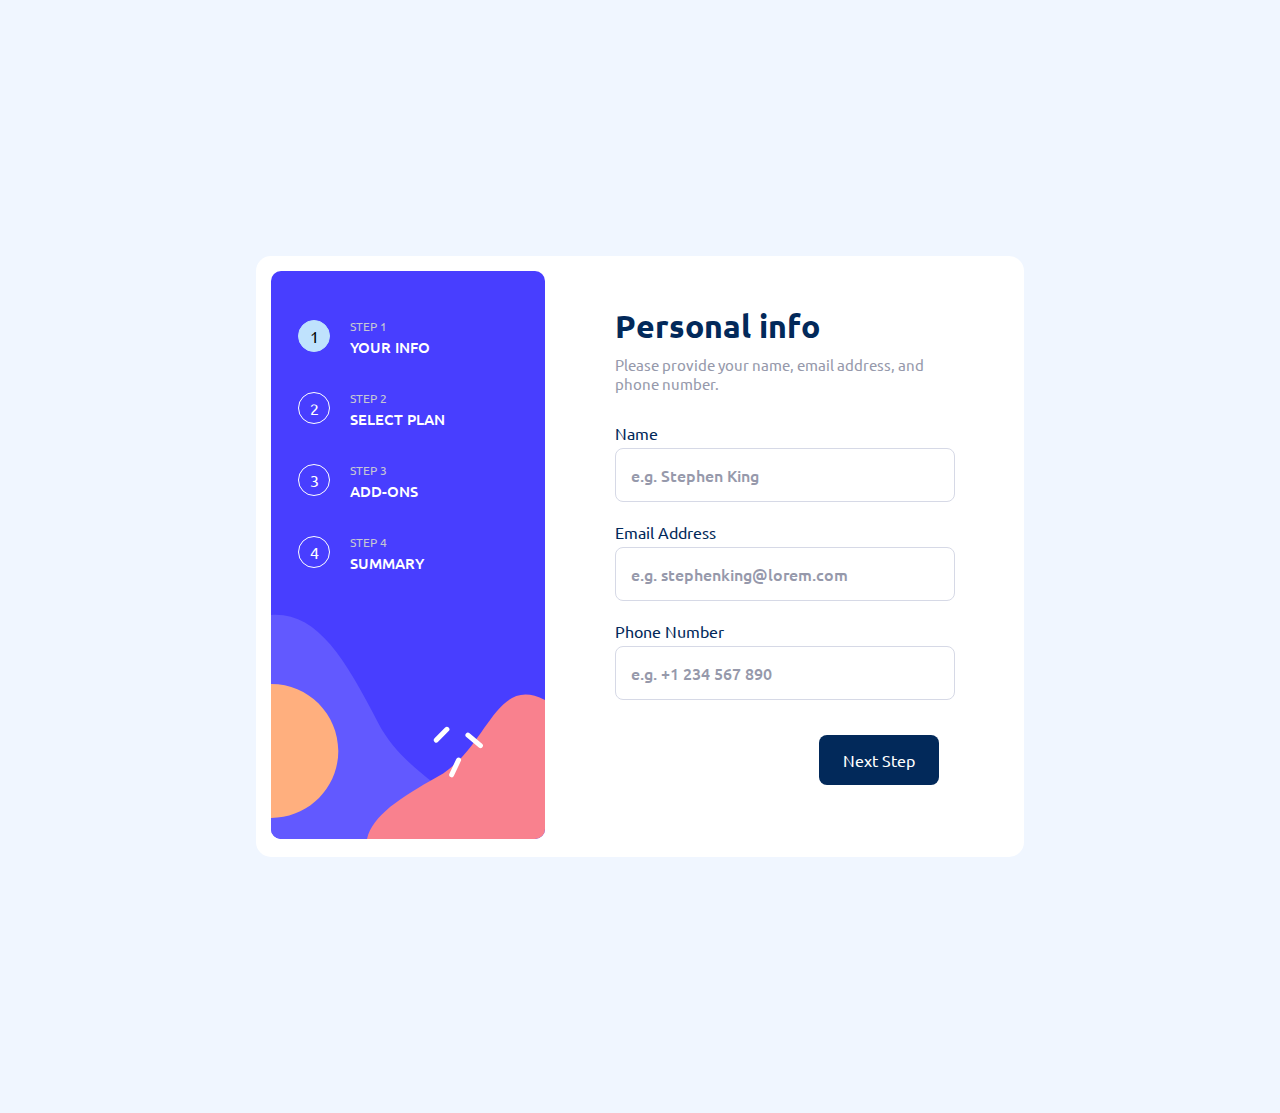
==== index.html @ 0ab78c71 "Desktop site front-end created" ====
<!DOCTYPE html>
<html>
    <header>
        <title>Multi-Step Form</title>
        <link rel="stylesheet" href="styles.css">
        <link rel="preconnect" href="https://fonts.googleapis.com">
        <link rel="preconnect" href="https://fonts.gstatic.com" crossorigin>
        <link href="https://fonts.googleapis.com/css2?family=Ubuntu:wght@400;500;700&display=swap" rel="stylesheet">
    </header>
    <body>
        <div class="main-box"> <!-- has all components -->
            <div class="img-box">  <!-- left div with image -->
                <img src="assets/images/bg-sidebar-desktop.svg">
                <div class="inner-text"> <!-- text inside image -->
                    <div class="flex-container">
                        <span class="number" style="color:black;background-color: hsl(206, 94%, 87%); border-color: hsl(206, 94%, 87%);">1</span>
                        <p><span class="step">STEP 1</span><br>YOUR INFO</p><br>
                    </div>  
                    <div class="flex-container">
                        <span class="number">2</span>
                        <p><span class="step">STEP 2</span><br>SELECT PLAN</p><br>
                    </div>
                    <div class="flex-container">
                        <span class="number">3</span>
                        <p><span class="step">STEP 3</span><br>ADD-ONS</p><br>
                    </div>
                    <div class="flex-container">
                        <span class="number">4</span>
                        <p ><span class="step">STEP 4</span><br>SUMMARY</p><br>
                    </div>
                </div>
            </div>
            <div class="text-box">  <!-- right div with text -->
                <h1>Personal info</h1>  <!-- title of the step -->
                <p style="color: hsl(231, 11%, 63%); font-weight: 400; margin-top: 0px; margin-bottom: 30px;">Please provide your name, email address, and phone number.</p>
                <form action="plans.html" id="personal-details">
                    <div id="name">
                        <label for="name">Name</label>
                        <span >This field is required</span>
                        <input required type="text" name="name" class="details" placeholder="e.g. Stephen King"><br>
                    </div >
                    <div id="email">
                        <label for="email">Email Address</label>
                        <span >This field is required</span>
                        <input  type="email" pattern="[a-z0-9._%+\-]+@[a-z0-9.\-]+\.[a-z]{2,}$" name="email"  class="details" placeholder="e.g. stephenking@lorem.com"><br>
                    </div>
                    <div id="number">
                        <label for="phone-number" >Phone Number</label>
                        <span>This field is required</span>
                        <input required type="tel" name="phone-number"  class="details" placeholder="e.g. +1 234 567 890"><br>
                    </div>
                </form>
                <button id="next-button" title="Next Step" type="submit" form="personal-details" onclick="validate(); initialSetup()">Next Step</button>
            </div>
        </div>
        <script src="styles.js"></script>
    </body>
</html>
---- styles.css ----
body {
    font-family: ubuntu;
    background-color: hsl(217, 100%, 97%);  /*Background color: Magnolia */
    height: 100%;
    margin:0px;
    padding: 20%;
}

h1{
    margin-bottom: 8px;
}

p{
    font-family: ubuntu;
    font-weight: 500;
    font-size: 15px;
    display: inline-block;
}

.main-box{
    display: grid;
    grid-template-columns:max-content auto;
    border-radius: 15px;
    padding: 15px;
    background-color: hsl(0, 0%, 100%); 
    box-shadow: 10px 10px 2px 25apx lightblue;
    max-width: 950px;
}

.img-box{
    padding: 0px;
    position: relative;
}

.inner-text{
    color: white;
    width:80%;
    height:80%;
    inset:5% 10% auto 10%;
    position:absolute;
}

.flex-container{
    display: flex;
    align-items: center;
}

.number{  
    margin-right:20px;
    display: flex;
    justify-content: center;
    align-items: center;
    height: 30px;
    width: 30px;
    border-radius: 50%;
    border:1px solid white;

}

.text-box{
    color: hsl(213, 96%, 18%);
    position: relative;
    /* display: grid; */
    grid-template-columns: auto;
    padding: 3% 15% 0;
}
/* 
.details:valid{
    border-color: hsl(213, 96%, 18%);
} */


.step {           /* span element for step number*/
    color: hsl(231, 13%, 80%);
    font-size: 12px;
    font-weight: 400;
    font-family: ubuntu;
    margin-bottom: 3px;
    display: inline-block;
}

.details{
    font-weight: 500;
    font-size: 16px;
    font-family: ubuntu;
    width: 95%;
    border: 1px solid hsl(229, 24%, 87%);
    border-radius: 8px;
    padding: 15px;
    margin-bottom: 20px;
    margin-top: 5px;
}

form{
    position: relative;
}

form span{
    font-size: 15px;
    font-weight: 500;
    color: rgb(211, 4, 4);
    position: absolute;
    display:inline;
    right:0;
    visibility: hidden;
}

::placeholder{
    color: hsl(231, 11%, 63%);
}


.plan-grid{
    display: flex;
    align-items: center;
    justify-content: space-between;
}

.plans{
    padding-top: 15px;
    padding-left: 20px;
    width:25%;
    height: max-content;
    border: 1px solid hsl(229, 24%, 87%);
    border-radius: 10px;
    cursor: pointer;
}

.plan-prices {
    color: hsl(231, 11%, 63%);
    font-weight: 400;
}

.plans:hover{
    border-color: hsl(213, 96%, 18%);
}

.plan-selected {
    border-color: hsl(213, 96%, 18%);
    background-color: hsl(228, 71%, 96%);
}

.plan-icon{
    margin-bottom: 40px;
}

.total-box{
    background-color: hsl(228, 71%, 96%);
    padding: 20px;
    border-radius: 10px;
}

.thank-box{
    text-align: center;
    padding:150px 0 0;
}

#duration-section{
    display: grid;
    margin-top: 20px;
    border-radius: 10px;
    background-color: hsl(228, 71%, 96%);
    grid-template-columns:46% max-content 46%;
}

#duration-switch{
    display: flex;
    justify-content: space-between;
    align-items: center;
}

#duration-switch input{
    display: none;
}

#duration-switch label{
    display: block;
    position: relative;
    width:35px;
    height:17px;
    background-color: hsl(213, 96%, 18%);
    border-radius: 20px;
    cursor: pointer;
}

#duration-switch label::before{
    content: "";
    position: absolute;
    width: 12px;
    height: 12px;
    background-color: white;
    border-radius: 50%;
    top: 2.5px;
    left: 3px;
    transition: 0.3s;
}

#duration-switch input:checked + label::before{
    left: calc(100% - 14.5px);
}

.addon-grid{
    display: grid;
    grid-template-columns: 100%;
    row-gap: 20px;
}

.addons{
    display: grid;
    grid-template-columns: 10% 70% 20%;
    align-items: center;
    width:100%;
    height: 70px;
    border: 1px solid hsl(229, 24%, 87%);
    border-radius: 5px;
    cursor: pointer;
}

input[type="checkbox"]{
    cursor: pointer;
    accent-color: hsl(243, 100%, 62%);
}

.addon-details{
    margin-top: 3px;
    color: hsl(231, 11%, 63%);
    font-weight: 500;
    font-size: 13px;
    display: inline-block;
}

.addon-details:hover{
    color:  hsl(243, 100%, 62%);
}

.addon-prices{
    text-align: center;
    color:hsl(243, 100%, 62%);
    font-weight: 500;
}

.addons:hover{
    border-color: hsl(213, 96%, 18%);
}

.addon-selected{
    border-color: hsl(213, 96%, 18%);
    background-color:  hsl(228, 71%, 96%);
}

.final-prices{
    display: grid;
    grid-template-columns: 70% 30%;
    align-items: center;
    padding: 0px;
    height: max-content;
}

.final-prices p{    /* p element inside final-prices div*/
    margin: 0;
}

.gray-text{   
    color: hsl(231, 11%, 63%);
    font-weight: 500;
    font-size: 13px;
    display: inline-block;
}

hr{
    margin: 15px 0 20px;
    color:  hsl(231, 13%, 80%);
    font-weight: 100;
}

#total-price{
    padding: 20px;
}

#next-button{
    font-size: 16px;
    font-family: ubuntu;
    position:absolute;
    border: none;
    border-radius: 8px;
    bottom:10%;
    right: 15%;
    width:120px;
    height: 50px;
    background-color: hsl(213, 96%, 18%);
    color: white;
    cursor: pointer;
}

#next-button[title="Confirm"]{
    background-color: hsl(243, 100%, 62%);
}

#next-button[title="Confirm"]:hover{
    background-color: hsl(243, 82%, 76%);
}

#next-button:hover{
    background-color: hsl(213, 68%, 31%);
}

#goback-button{
    font-size: 16px;
    font-family: ubuntu;
    position: absolute;
    border: none;
    width:100px;
    height: 50px;
    background-color: white;
    bottom:10%;
    left: 15%;
    color:hsl(231, 11%, 63%);
    cursor: pointer;
}

#goback-button:hover{
    color: hsl(213, 96%, 18%);
}
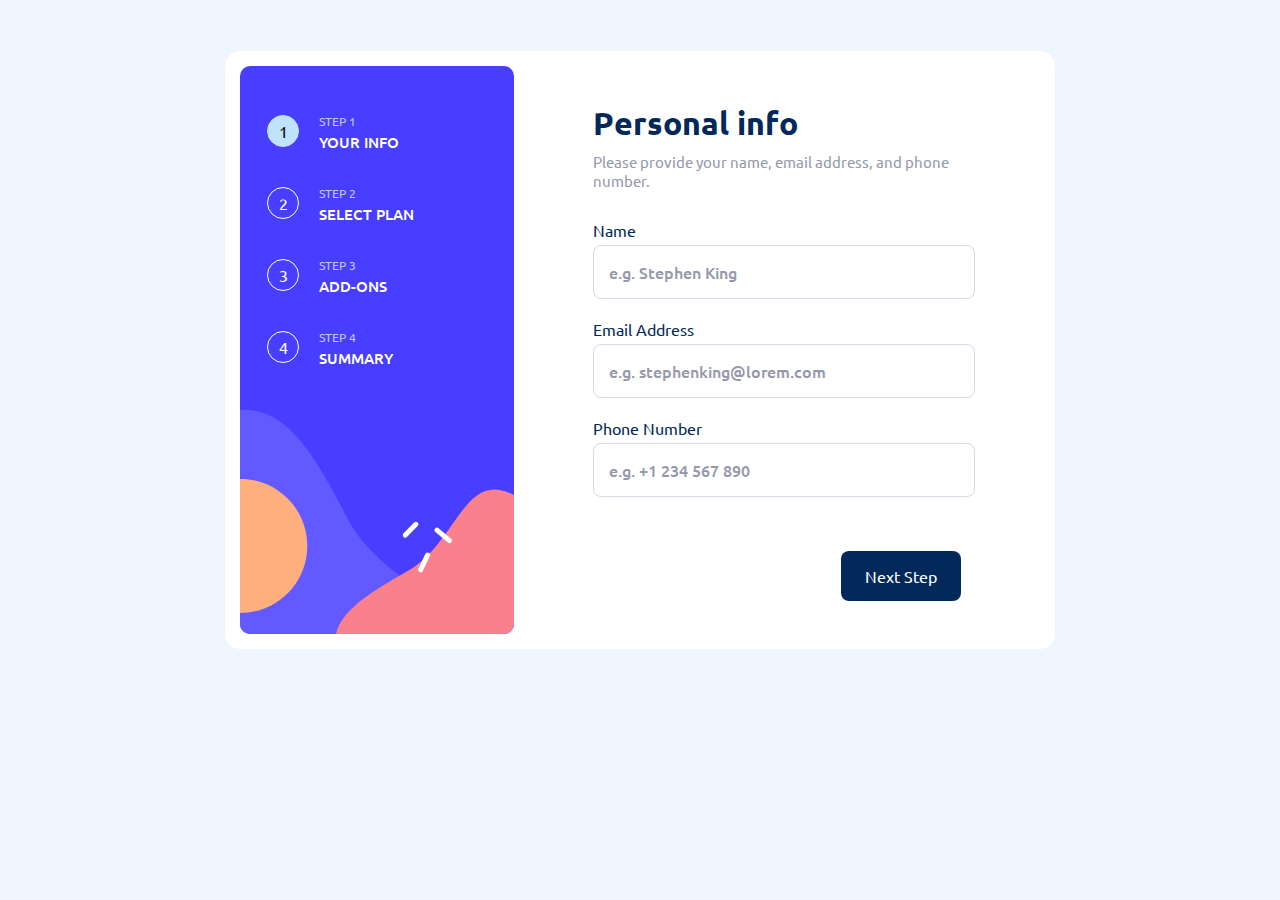
==== commit 9d0e6dff: "Made the website responsive" ====
--- a/index.html
+++ b/index.html
@@ -1,6 +1,7 @@
 <!DOCTYPE html>
 <html>
     <header>
+        <meta name="viewport" content="width=device-width, initial-scale=1.0">
         <title>Multi-Step Form</title>
         <link rel="stylesheet" href="styles.css">
         <link rel="preconnect" href="https://fonts.googleapis.com">
@@ -10,7 +11,6 @@
     <body>
         <div class="main-box"> <!-- has all components -->
             <div class="img-box">  <!-- left div with image -->
-                <img src="assets/images/bg-sidebar-desktop.svg">
                 <div class="inner-text"> <!-- text inside image -->
                     <div class="flex-container">
                         <span class="number" style="color:black;background-color: hsl(206, 94%, 87%); border-color: hsl(206, 94%, 87%);">1</span>
@@ -31,26 +31,30 @@
                 </div>
             </div>
             <div class="text-box">  <!-- right div with text -->
-                <h1>Personal info</h1>  <!-- title of the step -->
-                <p style="color: hsl(231, 11%, 63%); font-weight: 400; margin-top: 0px; margin-bottom: 30px;">Please provide your name, email address, and phone number.</p>
-                <form action="plans.html" id="personal-details">
-                    <div id="name">
-                        <label for="name">Name</label>
-                        <span >This field is required</span>
-                        <input required type="text" name="name" class="details" placeholder="e.g. Stephen King"><br>
-                    </div >
-                    <div id="email">
-                        <label for="email">Email Address</label>
-                        <span >This field is required</span>
-                        <input  type="email" pattern="[a-z0-9._%+\-]+@[a-z0-9.\-]+\.[a-z]{2,}$" name="email"  class="details" placeholder="e.g. stephenking@lorem.com"><br>
-                    </div>
-                    <div id="number">
-                        <label for="phone-number" >Phone Number</label>
-                        <span>This field is required</span>
-                        <input required type="tel" name="phone-number"  class="details" placeholder="e.g. +1 234 567 890"><br>
-                    </div>
-                </form>
-                <button id="next-button" title="Next Step" type="submit" form="personal-details" onclick="validate(); initialSetup()">Next Step</button>
+                <div class="inner-content">
+                    <h1>Personal info</h1>  <!-- title of the step -->
+                    <p style="color: hsl(231, 11%, 63%); font-weight: 400; margin-top: 0px; margin-bottom: 30px;">Please provide your name, email address, and phone number.</p>
+                    <form action="plans.html" id="personal-details">
+                        <div id="name">
+                            <label for="name">Name</label>
+                            <span >This field is required</span>
+                            <input required type="text" name="name" class="details" placeholder="e.g. Stephen King"><br>
+                        </div >
+                        <div id="email">
+                            <label for="email">Email Address</label>
+                            <span >This field is required</span>
+                            <input  type="email" pattern="[a-z0-9._%+\-]+@[a-z0-9.\-]+\.[a-z]{2,}$" name="email"  class="details" placeholder="e.g. stephenking@lorem.com"><br>
+                        </div>
+                        <div id="number">
+                            <label for="phone-number" >Phone Number</label>
+                            <span>This field is required</span>
+                            <input required type="tel" name="phone-number"  class="details" placeholder="e.g. +1 234 567 890"><br>
+                        </div>
+                    </form>
+                </div>
+                <div class="buttons">
+                    <button id="next-button" title="Next Step" type="submit" form="personal-details" onclick="validate(); initialSetup()">Next Step</button>
+                </div>
             </div>
         </div>
         <script src="styles.js"></script>
--- a/styles.css
+++ b/styles.css
@@ -1,9 +1,9 @@
 body {
     font-family: ubuntu;
     background-color: hsl(217, 100%, 97%);  /*Background color: Magnolia */
-    height: 100%;
     margin:0px;
-    padding: 20%;
+    padding: 4% 10%;
+    /* overflow: hidden; */
 }
 
 h1{
@@ -21,21 +21,27 @@
     display: grid;
     grid-template-columns:max-content auto;
     border-radius: 15px;
+    margin-inline: auto;
     padding: 15px;
     background-color: hsl(0, 0%, 100%); 
     box-shadow: 10px 10px 2px 25apx lightblue;
-    max-width: 950px;
+    max-width: 800px;
+    min-width: 480px;
 }
 
 .img-box{
     padding: 0px;
     position: relative;
+    width: 274px;
+    height: 568px;
+    background-image: url('assets/images/bg-sidebar-desktop.svg');
+    background-repeat: no-repeat;
 }
 
 .inner-text{
+    justify-content: center;
     color: white;
-    width:80%;
-    height:80%;
+    min-height:80%;
     inset:5% 10% auto 10%;
     position:absolute;
 }
@@ -59,8 +65,8 @@
 
 .text-box{
     color: hsl(213, 96%, 18%);
-    position: relative;
-    /* display: grid; */
+    /* position: relative; */
+    display: grid;
     grid-template-columns: auto;
     padding: 3% 15% 0;
 }
@@ -278,13 +284,11 @@
 }
 
 #next-button{
+    float: right;
     font-size: 16px;
     font-family: ubuntu;
-    position:absolute;
     border: none;
     border-radius: 8px;
-    bottom:10%;
-    right: 15%;
     width:120px;
     height: 50px;
     background-color: hsl(213, 96%, 18%);
@@ -307,13 +311,10 @@
 #goback-button{
     font-size: 16px;
     font-family: ubuntu;
-    position: absolute;
     border: none;
     width:100px;
     height: 50px;
     background-color: white;
-    bottom:10%;
-    left: 15%;
     color:hsl(231, 11%, 63%);
     cursor: pointer;
 }
@@ -322,3 +323,72 @@
     color: hsl(213, 96%, 18%);
 }
 
+@media only screen and (max-width: 650px){
+    body{
+        padding: 0px;
+    }
+
+    .main-box{
+        min-width: 350px;
+        width: 100vw;
+        padding: 0px;
+        grid-template-columns: auto;
+        background-color:hsl(217, 100%, 97%) ;
+        justify-content: center;
+    }
+
+    .inner-text{
+        height:86px;
+    }
+
+    .img-box{
+        height: 200px;
+        width: 100vw;
+        background-size:cover ;
+        background-image: url('assets/images/bg-sidebar-mobile.svg');
+        position: relative;
+    }
+    .inner-text{
+        inset:2% 10% auto 10%;
+        display: flex;
+        flex-direction: row;
+    }
+
+    .text-box{
+        padding: 0 6%;
+        justify-content: center;
+    }
+
+    .number{
+        height: 40px;
+        width: 40px;
+        font-size: 1rem;
+        border-width: 1.5px;
+    }
+
+    .inner-content{
+        top:-60px;
+        position: relative;
+        padding: 25px;
+        border-radius: 10px;
+        background-color: white;
+        max-width: 400px;
+
+    }
+
+    .buttons{
+        width: 100vw;
+        background-color: white;
+        position: fixed;
+        bottom: 0;
+        left: 0;
+    }
+
+    #next-button, #goback-button{
+        margin: 20px 6% 20px;
+    }
+
+    .flex-container p{
+        display: none;
+    }
+}